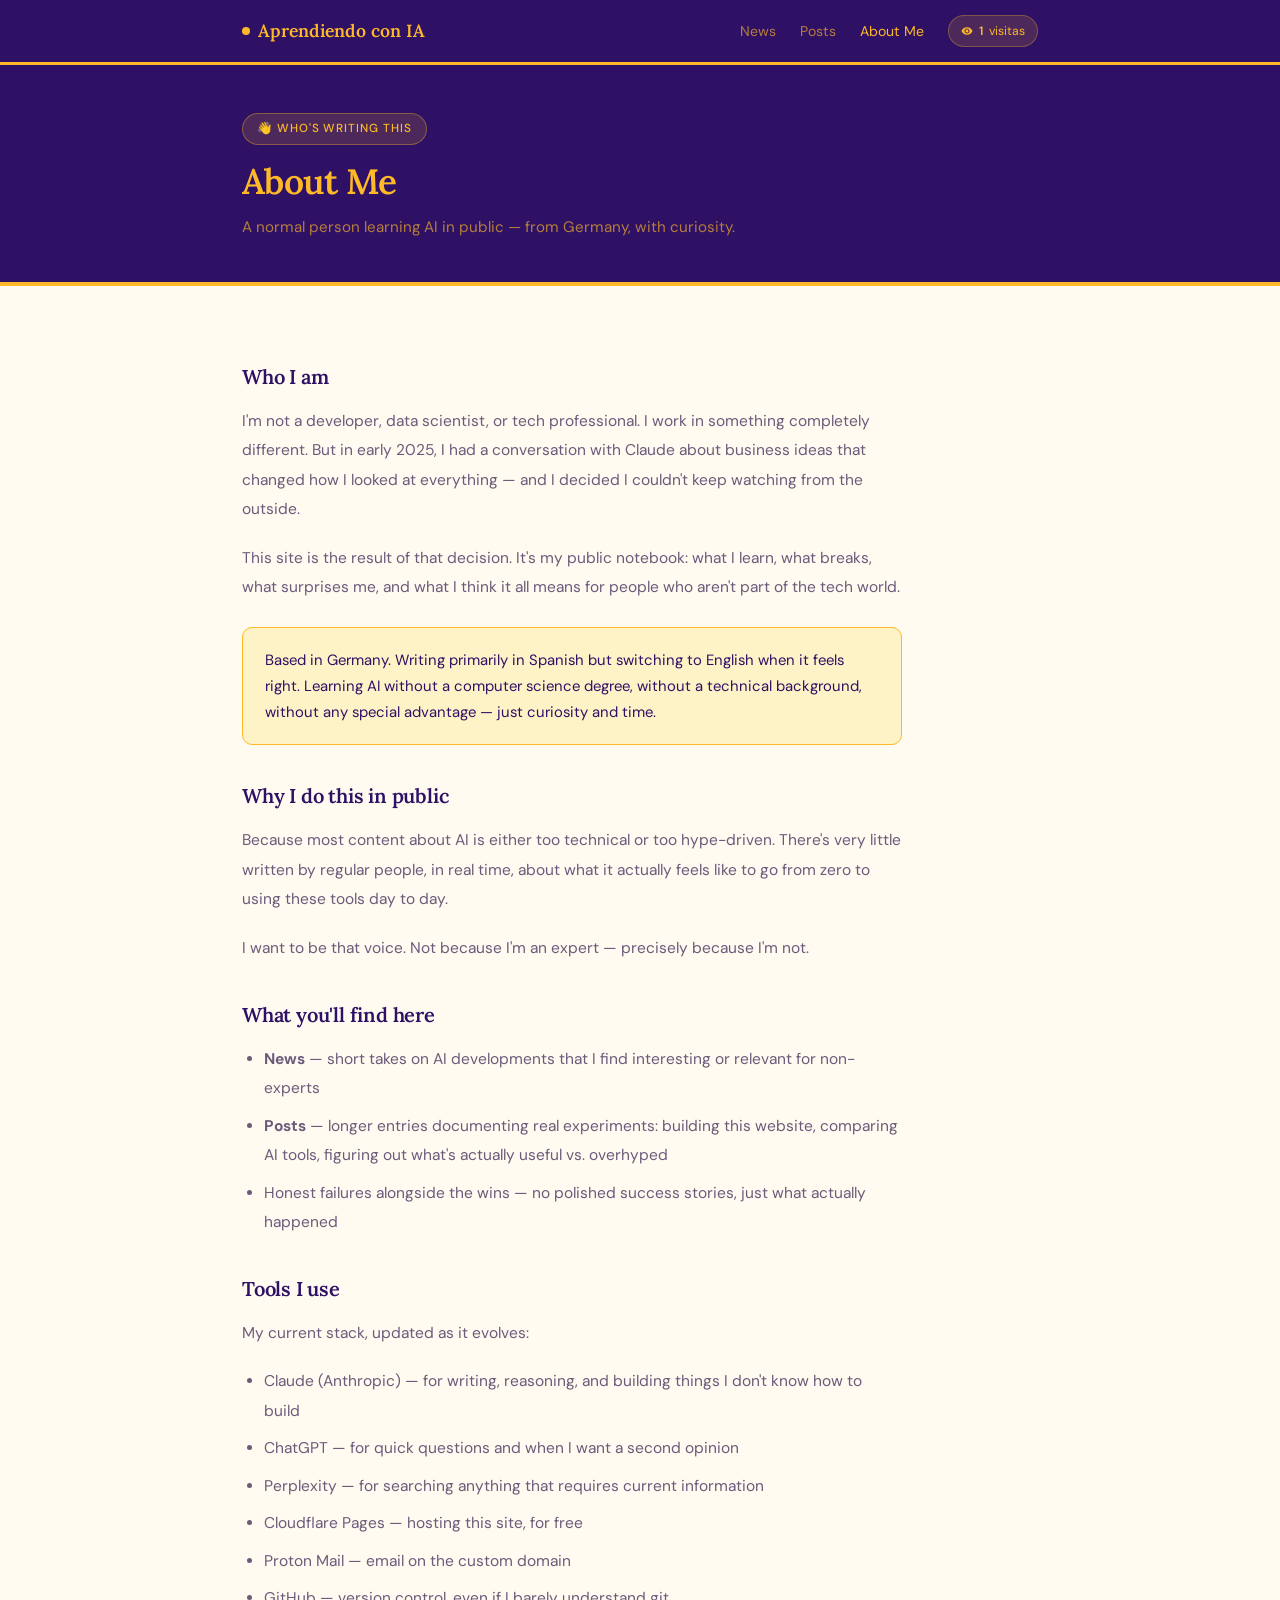
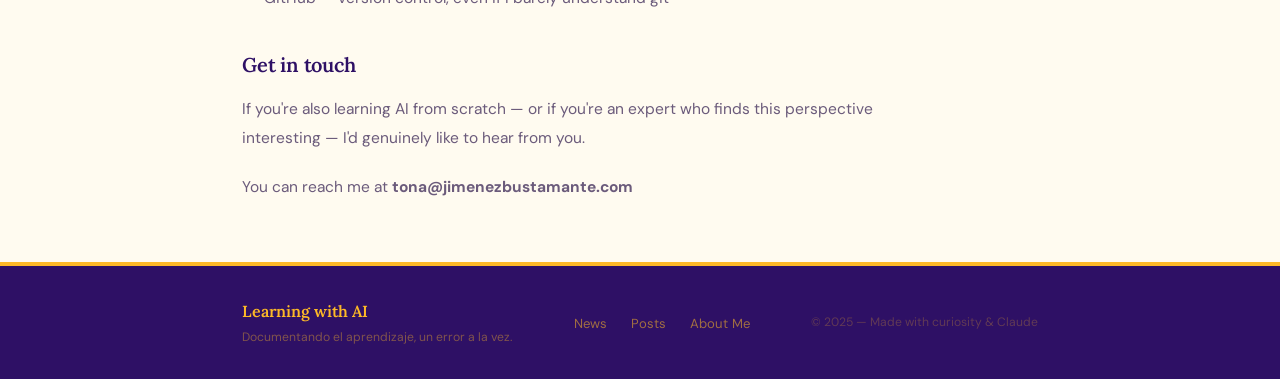
==== about.html @ 9212fd43 "Add categories" ====
<!DOCTYPE html>
<html lang="en">
<head>
  <meta charset="UTF-8">
  <meta name="viewport" content="width=device-width, initial-scale=1.0">
  <title>About Me — Learning with AI</title>
  <link href="https://fonts.googleapis.com/css2?family=Lora:ital,wght@0,400;0,600;1,400&family=DM+Sans:opsz,wght@9..40,300;9..40,400;9..40,500&display=swap" rel="stylesheet">
  <link rel="stylesheet" href="css/style.css">
  <script data-goatcounter="https://TUNOMBRE.goatcounter.com/count"
          async src="//gc.zgo.at/count.js"></script>
</head>
<body>

<nav>
  <div class="nav-inner">
    <a href="index.html" class="nav-logo">
      <span class="nav-logo-dot"></span> Aprendiendo con IA
    </a>
    <div class="nav-right">
      <ul class="nav-links">
        <li><a href="news.html">News</a></li>
        <li><a href="posts.html">Posts</a></li>
        <li><a href="about.html" class="active">About Me</a></li>
      </ul>
      <div class="visit-badge">
        <svg viewBox="0 0 24 24"><path d="M12 4.5C7 4.5 2.73 7.61 1 12c1.73 4.39 6 7.5 11 7.5s9.27-3.11 11-7.5c-1.73-4.39-6-7.5-11-7.5zM12 17c-2.76 0-5-2.24-5-5s2.24-5 5-5 5 2.24 5 5-2.24 5-5 5zm0-8c-1.66 0-3 1.34-3 3s1.34 3 3 3 3-1.34 3-3-1.34-3-3-3z"/></svg>
        <span id="visit-count">...</span> visitas
      </div>
    </div>
  </div>
</nav>

<div class="page-hero-wrap">
  <div class="page-hero">
    <span class="page-hero-label">👋 Who's writing this</span>
    <h1>About Me</h1>
    <p>A normal person learning AI in public — from Germany, with curiosity.</p>
  </div>
</div>

<div class="main-full">
  <div class="about-body" style="max-width:660px;">

    <h3>Who I am</h3>
    <p>I'm not a developer, data scientist, or tech professional. I work in something completely different. But in early 2025, I had a conversation with Claude about business ideas that changed how I looked at everything — and I decided I couldn't keep watching from the outside.</p>
    <p>This site is the result of that decision. It's my public notebook: what I learn, what breaks, what surprises me, and what I think it all means for people who aren't part of the tech world.</p>

    <div class="about-highlight">
      Based in Germany. Writing primarily in Spanish but switching to English when it feels right. Learning AI without a computer science degree, without a technical background, without any special advantage — just curiosity and time.
    </div>

    <h3>Why I do this in public</h3>
    <p>Because most content about AI is either too technical or too hype-driven. There's very little written by regular people, in real time, about what it actually feels like to go from zero to using these tools day to day.</p>
    <p>I want to be that voice. Not because I'm an expert — precisely because I'm not.</p>

    <h3>What you'll find here</h3>
    <ul>
      <li><strong>News</strong> — short takes on AI developments that I find interesting or relevant for non-experts</li>
      <li><strong>Posts</strong> — longer entries documenting real experiments: building this website, comparing AI tools, figuring out what's actually useful vs. overhyped</li>
      <li>Honest failures alongside the wins — no polished success stories, just what actually happened</li>
    </ul>

    <h3>Tools I use</h3>
    <p>My current stack, updated as it evolves:</p>
    <ul>
      <li>Claude (Anthropic) — for writing, reasoning, and building things I don't know how to build</li>
      <li>ChatGPT — for quick questions and when I want a second opinion</li>
      <li>Perplexity — for searching anything that requires current information</li>
      <li>Cloudflare Pages — hosting this site, for free</li>
      <li>Proton Mail — email on the custom domain</li>
      <li>GitHub — version control, even if I barely understand git</li>
    </ul>

    <h3>Get in touch</h3>
    <p>If you're also learning AI from scratch — or if you're an expert who finds this perspective interesting — I'd genuinely like to hear from you.</p>
    <p>You can reach me at <strong>tona@jimenezbustamante.com</strong></p>

  </div>
</div>

<footer>
  <div class="footer-inner">
    <div>
      <p class="footer-brand">Learning with AI</p>
      <p class="footer-sub">Documentando el aprendizaje, un error a la vez.</p>
    </div>
    <ul class="footer-links">
      <li><a href="news.html">News</a></li>
      <li><a href="posts.html">Posts</a></li>
      <li><a href="about.html">About Me</a></li>
    </ul>
    <p class="footer-copy">© 2025 — Made with curiosity &amp; Claude</p>
  </div>
</footer>

<script>
  async function loadVisitCount() {
    const SITE = 'TUNOMBRE';
    const TOKEN = 'TU_API_TOKEN';
    try {
      const res = await fetch(`https://${SITE}.goatcounter.com/api/v0/stats/total`, {
        headers: { 'Authorization': `Bearer ${TOKEN}` }
      });
      if (res.ok) {
        const data = await res.json();
        const count = data.total || 0;
        document.getElementById('visit-count').textContent = count.toLocaleString('es');
        return;
      }
    } catch(e) {}
    const key = 'blog-visits-v1';
    const stored = parseInt(localStorage.getItem(key) || '0') + 1;
    localStorage.setItem(key, stored);
    document.getElementById('visit-count').textContent = stored.toLocaleString('es');
  }
  loadVisitCount();
</script>
</body>
</html>
---- css/style.css ----
*, *::before, *::after { box-sizing: border-box; margin: 0; padding: 0; }
:root {
  --p50:  #F3EFFE;
  --p100: #D9CCFA;
  --p200: #BBA8F5;
  --p400: #8B5CF6;
  --p600: #6D28D9;
  --p800: #4C1D95;
  --p900: #2E1065;
  --gold:        #FDB927;
  --gold-dark:   #C9921A;
  --gold-deeper: #8A6200;
  --gold-light:  #FEF3C7;
  --gold-pale:   #FFFBF0;
  --text:       #1a1018;
  --text-muted: #6B5B7B;
  --bg:      #FDB927;
  --bg-soft: #FEF3C7;
  --border:  #E8C96A;
}

html { scroll-behavior: smooth; }
body {
  font-family: 'DM Sans', sans-serif;
  color: var(--text);
  background: var(--gold-pale);
  line-height: 1.7;
  font-size: 16px;
}

/* ── NAV ── */
nav {
  position: sticky; top: 0; z-index: 100;
  background: var(--p900);
  border-bottom: 3px solid var(--gold);
}
.nav-inner {
  max-width: 860px; margin: 0 auto; padding: 0 2rem;
  display: flex; align-items: center; justify-content: space-between; height: 62px;
}
.nav-logo {
  font-family: 'Lora', serif; font-weight: 600; font-size: 1.1rem;
  color: var(--gold); text-decoration: none;
  display: flex; align-items: center; gap: 8px;
}
.nav-logo-dot { width: 8px; height: 8px; background: var(--gold); border-radius: 50%; animation: pulse 2s infinite; }
@keyframes pulse { 0%,100%{opacity:1;transform:scale(1)} 50%{opacity:0.5;transform:scale(0.8)} }
.nav-right { display: flex; align-items: center; gap: 1.5rem; }
.nav-links { display: flex; gap: 1.5rem; list-style: none; }
.nav-links a { text-decoration: none; font-size: 0.88rem; color: rgba(253,185,39,0.65); transition: color 0.2s; }
.nav-links a:hover, .nav-links a.active { color: var(--gold); }

.visit-badge {
  display: flex; align-items: center; gap: 6px;
  background: rgba(253,185,39,0.15); border: 1px solid rgba(253,185,39,0.3);
  padding: 5px 12px; border-radius: 100px; font-size: 0.76rem; color: var(--gold);
}
.visit-badge svg { width: 12px; height: 12px; fill: var(--gold); }
#visit-count { font-weight: 600; }

/* ── HOME HERO ── */
.header-wrap { background: var(--p900); border-bottom: 4px solid var(--gold); }
.header { max-width: 860px; margin: 0 auto; padding: 4.5rem 2rem 3.5rem; }
.header-tag {
  display: inline-flex; align-items: center; gap: 7px;
  background: rgba(253,185,39,0.15); border: 1px solid rgba(253,185,39,0.35);
  color: var(--gold); font-size: 0.73rem; font-weight: 500;
  letter-spacing: 0.08em; text-transform: uppercase;
  padding: 5px 14px; border-radius: 100px; margin-bottom: 1.4rem;
}
.header h1 {
  font-family: 'Lora', serif; font-size: 2.8rem; font-weight: 600;
  line-height: 1.18; letter-spacing: -0.02em; color: var(--gold); margin-bottom: 1rem;
}
.header h1 em { font-style: italic; color: #fff; }
.header-sub { font-size: 1rem; color: rgba(253,185,39,0.7); max-width: 540px; line-height: 1.85; margin-bottom: 2rem; }
.header-meta { display: flex; align-items: center; gap: 1.5rem; flex-wrap: wrap; }
.meta-item { display: flex; align-items: center; gap: 6px; font-size: 0.82rem; color: rgba(255,255,255,0.45); }
.meta-dot { width: 4px; height: 4px; background: rgba(253,185,39,0.4); border-radius: 50%; }
.hero-actions { display: flex; gap: 1rem; flex-wrap: wrap; margin-top: 2rem; }
.btn { display: inline-block; text-decoration: none; padding: 12px 24px; border-radius: 8px; font-size: 0.9rem; font-weight: 600; transition: all 0.2s; }
.btn-primary { background: var(--gold); color: var(--p900); }
.btn-primary:hover { background: #FFD060; }
.btn-outline { background: transparent; color: var(--gold); border: 1.5px solid rgba(253,185,39,0.45); }
.btn-outline:hover { background: rgba(253,185,39,0.1); border-color: var(--gold); }

/* ── PAGE HERO (interior pages) ── */
.page-hero-wrap { background: var(--p900); border-bottom: 4px solid var(--gold); }
.page-hero { max-width: 860px; margin: 0 auto; padding: 3rem 2rem 2.5rem; }
.page-hero-label {
  display: inline-flex; align-items: center; gap: 7px;
  background: rgba(253,185,39,0.15); border: 1px solid rgba(253,185,39,0.35);
  color: var(--gold); font-size: 0.73rem; font-weight: 500;
  letter-spacing: 0.08em; text-transform: uppercase;
  padding: 5px 14px; border-radius: 100px; margin-bottom: 1rem;
}
.page-hero h1 {
  font-family: 'Lora', serif; font-size: 2.2rem; font-weight: 600;
  color: var(--gold); letter-spacing: -0.02em; margin-bottom: 0.7rem; line-height: 1.2;
}
.page-hero p { font-size: 0.95rem; color: rgba(253,185,39,0.65); max-width: 500px; line-height: 1.8; }

/* ── CATEGORY CARDS (landing page) ── */
.categories-section { padding: 3rem 2rem; }
.categories-inner { max-width: 860px; margin: 0 auto; }
.categories-label { font-size: 0.72rem; font-weight: 500; letter-spacing: 0.1em; text-transform: uppercase; color: var(--p600); margin-bottom: 0.4rem; }
.categories-title { font-family: 'Lora', serif; font-size: 1.7rem; font-weight: 600; color: var(--text); letter-spacing: -0.02em; margin-bottom: 2rem; }
.category-cards { display: grid; grid-template-columns: repeat(3, 1fr); gap: 1.5rem; }
.category-card {
  display: block; text-decoration: none;
  border: 1.5px solid var(--border); border-radius: 16px; padding: 2rem 1.8rem;
  background: var(--bg); transition: all 0.25s;
}
.category-card:hover {
  border-color: var(--p400); box-shadow: 0 8px 30px rgba(46,16,101,0.12);
  transform: translateY(-3px);
}
.category-card-icon { font-size: 2rem; margin-bottom: 1rem; display: block; }
.category-card-title {
  font-family: 'Lora', serif; font-size: 1.25rem; font-weight: 600;
  color: var(--p900); margin-bottom: 0.5rem; letter-spacing: -0.01em;
}
.category-card-desc { font-size: 0.87rem; color: var(--text-muted); line-height: 1.65; margin-bottom: 1.2rem; }
.category-card-cta { font-size: 0.82rem; font-weight: 600; color: var(--p600); }

/* ── LAYOUT ── */
hr.divider { border: none; border-top: 1px solid var(--border); max-width: 860px; margin: 0 auto; }
.main { max-width: 860px; margin: 0 auto; padding: 2.5rem 2rem; display: grid; grid-template-columns: 1fr 250px; gap: 2.5rem; align-items: start; }
.main-full { max-width: 860px; margin: 0 auto; padding: 2.5rem 2rem; }
.label { font-size: 0.72rem; font-weight: 500; letter-spacing: 0.1em; text-transform: uppercase; color: var(--p600); margin-bottom: 0.5rem; }
.section-title { font-family: 'Lora', serif; font-size: 1.7rem; font-weight: 600; color: var(--text); letter-spacing: -0.02em; margin-bottom: 0.5rem; }

/* ── POSTS ── */
.posts-header { display: flex; align-items: center; justify-content: space-between; margin-bottom: 1rem; }
.filter-tabs { display: flex; gap: 0.4rem; }
.filter-tab { background: transparent; border: 1px solid var(--border); color: var(--text-muted); padding: 4px 12px; border-radius: 100px; font-size: 0.76rem; font-family: 'DM Sans', sans-serif; cursor: pointer; transition: all 0.2s; }
.filter-tab.active, .filter-tab:hover { background: var(--p800); border-color: var(--p800); color: var(--gold); }
.posts { display: grid; gap: 1.2rem; }

.post-card { border: 1px solid var(--border); border-radius: 14px; padding: 1.6rem; background: var(--bg); transition: all 0.2s; cursor: pointer; }
.post-card:hover { border-color: var(--p400); box-shadow: 0 4px 20px rgba(46,16,101,0.1); transform: translateY(-1px); }
.post-card-top { display: flex; align-items: flex-start; justify-content: space-between; gap: 1rem; margin-bottom: 0.8rem; }
.post-tags { display: flex; gap: 0.5rem; flex-wrap: wrap; }
.post-tag { font-size: 0.7rem; font-weight: 600; letter-spacing: 0.05em; text-transform: uppercase; padding: 3px 9px; border-radius: 100px; }
.tag-ia      { background: var(--p100); color: var(--p800); border: 1px solid var(--p200); }
.tag-web     { background: var(--gold-light); color: var(--gold-deeper); border: 1px solid var(--gold); }
.tag-tools   { background: var(--p50); color: var(--p600); border: 1px solid var(--p100); }
.tag-reflexion { background: var(--gold-pale); color: var(--gold-deeper); border: 1px solid var(--gold-light); }
.post-date { font-size: 0.78rem; color: var(--text-muted); white-space: nowrap; flex-shrink: 0; }
.post-title { font-family: 'Lora', serif; font-size: 1.15rem; font-weight: 600; line-height: 1.35; margin-bottom: 0.5rem; color: var(--p900); }
.post-excerpt { font-size: 0.9rem; color: var(--text-muted); line-height: 1.7; margin-bottom: 1rem; }
.post-footer { display: flex; align-items: center; justify-content: space-between; }
.post-read { font-size: 0.8rem; color: var(--p600); font-weight: 600; }
.post-mins { font-size: 0.76rem; color: var(--text-muted); }

/* ── FULL POST ── */
.post-full { display: none; }
.post-full.active { display: block; }
.posts-list.hidden { display: none; }
.back-btn { display: inline-flex; align-items: center; gap: 6px; font-size: 0.85rem; color: var(--p600); background: none; border: none; cursor: pointer; font-family: 'DM Sans', sans-serif; margin-bottom: 1.5rem; padding: 0; font-weight: 600; transition: color 0.2s; }
.back-btn:hover { color: var(--p900); }
.full-post-title { font-family: 'Lora', serif; font-size: 1.9rem; font-weight: 600; line-height: 1.25; letter-spacing: -0.02em; color: var(--p900); margin-bottom: 1rem; }
.full-post-meta { display: flex; gap: 1rem; align-items: center; margin-bottom: 2rem; flex-wrap: wrap; }
.full-post-body { font-size: 1rem; color: var(--text-muted); line-height: 1.9; }
.full-post-body p { margin-bottom: 1.2rem; }
.full-post-body h3 { font-family: 'Lora', serif; font-size: 1.2rem; font-weight: 600; color: var(--p900); margin: 1.8rem 0 0.6rem; }
.full-post-body ul { padding-left: 1.4rem; margin-bottom: 1.2rem; }
.full-post-body li { margin-bottom: 0.4rem; }
.full-post-body code { background: var(--p50); color: var(--p800); padding: 2px 7px; border-radius: 5px; font-size: 0.88em; font-family: monospace; }
.full-post-body blockquote { border-left: 3px solid var(--gold); padding-left: 1.2rem; margin: 1.5rem 0; font-style: italic; font-family: 'Lora', serif; color: var(--p900); }
.lesson-box { background: var(--gold-light); border: 1px solid var(--gold); border-radius: 10px; padding: 1.2rem 1.4rem; margin: 1.5rem 0; }
.lesson-box-label { font-size: 0.72rem; font-weight: 600; text-transform: uppercase; letter-spacing: 0.08em; color: var(--gold-deeper); margin-bottom: 0.5rem; }
.lesson-box p { color: var(--p900); font-size: 0.92rem; margin: 0; }

/* ── SIDEBAR ── */
.sidebar { display: grid; gap: 1.2rem; position: sticky; top: 80px; }
.sidebar-card { background: var(--bg); border: 1px solid var(--border); border-radius: 12px; padding: 1.3rem; }
.sidebar-title { font-size: 0.72rem; font-weight: 600; text-transform: uppercase; letter-spacing: 0.09em; color: var(--p600); margin-bottom: 1rem; }
.progress-item { margin-bottom: 0.9rem; }
.progress-item:last-child { margin-bottom: 0; }
.progress-label { display: flex; justify-content: space-between; font-size: 0.82rem; margin-bottom: 5px; }
.progress-label span:first-child { color: var(--p900); }
.progress-label span:last-child { color: var(--p600); font-weight: 600; }
.progress-bar { height: 6px; background: var(--p100); border-radius: 100px; overflow: hidden; }
.progress-fill { height: 100%; background: linear-gradient(90deg, var(--p600), var(--gold)); border-radius: 100px; }
.tools-list { display: grid; gap: 0.6rem; }
.tool-item { display: flex; align-items: center; gap: 0.8rem; font-size: 0.84rem; color: var(--text-muted); }
.tool-icon { width: 28px; height: 28px; border-radius: 7px; background: var(--p50); border: 1px solid var(--p100); display: flex; align-items: center; justify-content: center; font-size: 13px; flex-shrink: 0; }
.stats-grid { display: grid; grid-template-columns: 1fr 1fr; gap: 0.7rem; }
.stat-box { background: var(--bg-soft); border: 1px solid var(--border); border-radius: 9px; padding: 0.9rem; text-align: center; }
.stat-num { font-family: 'Lora', serif; font-size: 1.4rem; font-weight: 600; color: var(--p800); display: block; }
.stat-lbl { font-size: 0.69rem; color: var(--text-muted); text-transform: uppercase; letter-spacing: 0.05em; }
.sobre-mi-text { font-size: 0.86rem; color: var(--text-muted); line-height: 1.7; margin-bottom: 0.8rem; }
.sobre-mi-text:last-child { margin-bottom: 0; }

/* ── NEWS ── */
.news-grid { display: grid; gap: 1rem; }
.news-item {
  border: 1px solid var(--border); border-radius: 12px; padding: 1.4rem 1.6rem;
  background: var(--bg); transition: all 0.2s;
}
.news-item:hover { border-color: var(--p400); box-shadow: 0 3px 15px rgba(46,16,101,0.08); }
.news-item-top { display: flex; align-items: center; gap: 0.8rem; margin-bottom: 0.7rem; flex-wrap: wrap; }
.news-badge {
  font-size: 0.7rem; font-weight: 600; letter-spacing: 0.06em; text-transform: uppercase;
  padding: 3px 9px; border-radius: 100px;
  background: var(--p100); color: var(--p800); border: 1px solid var(--p200);
}
.news-badge-gold { background: var(--gold-light); color: var(--gold-deeper); border: 1px solid var(--gold); }
.news-date { font-size: 0.78rem; color: var(--text-muted); }
.news-title { font-family: 'Lora', serif; font-size: 1.05rem; font-weight: 600; color: var(--p900); line-height: 1.4; margin-bottom: 0.5rem; }
.news-body { font-size: 0.88rem; color: var(--text-muted); line-height: 1.7; }

/* ── ABOUT PAGE ── */
.about-body { font-size: 0.97rem; color: var(--text-muted); line-height: 1.9; }
.about-body p { margin-bottom: 1.2rem; }
.about-body h3 {
  font-family: 'Lora', serif; font-size: 1.25rem; font-weight: 600;
  color: var(--p900); margin: 2rem 0 0.7rem; letter-spacing: -0.01em;
}
.about-body ul { padding-left: 1.4rem; margin-bottom: 1.2rem; }
.about-body li { margin-bottom: 0.5rem; }
.about-highlight {
  background: var(--gold-light); border: 1px solid var(--gold);
  border-radius: 10px; padding: 1.2rem 1.4rem; margin: 1.5rem 0;
  font-size: 0.93rem; color: var(--p900); line-height: 1.75;
}

/* ── FOOTER ── */
footer { background: var(--p900); border-top: 4px solid var(--gold); }
.footer-inner { max-width: 860px; margin: 0 auto; padding: 2rem; display: flex; align-items: center; justify-content: space-between; flex-wrap: wrap; gap: 1rem; }
.footer-brand { font-family: 'Lora', serif; font-size: 1rem; font-weight: 600; color: var(--gold); }
.footer-sub { font-size: 0.76rem; color: rgba(253,185,39,0.4); margin-top: 2px; }
.footer-links { display: flex; gap: 1.5rem; list-style: none; }
.footer-links a { font-size: 0.82rem; color: rgba(253,185,39,0.55); text-decoration: none; transition: color 0.2s; }
.footer-links a:hover { color: var(--gold); }
.footer-copy { font-size: 0.76rem; color: rgba(253,185,39,0.25); }

@media (max-width: 680px) {
  .main { grid-template-columns: 1fr; padding: 2rem 1.5rem; }
  .sidebar { position: static; }
  .header h1 { font-size: 2rem; }
  .header { padding: 3rem 1.5rem 2.5rem; }
  .footer-inner { flex-direction: column; align-items: flex-start; }
  .category-cards { grid-template-columns: 1fr; }
  .page-hero h1 { font-size: 1.7rem; }
  .main-full { padding: 2rem 1.5rem; }
}
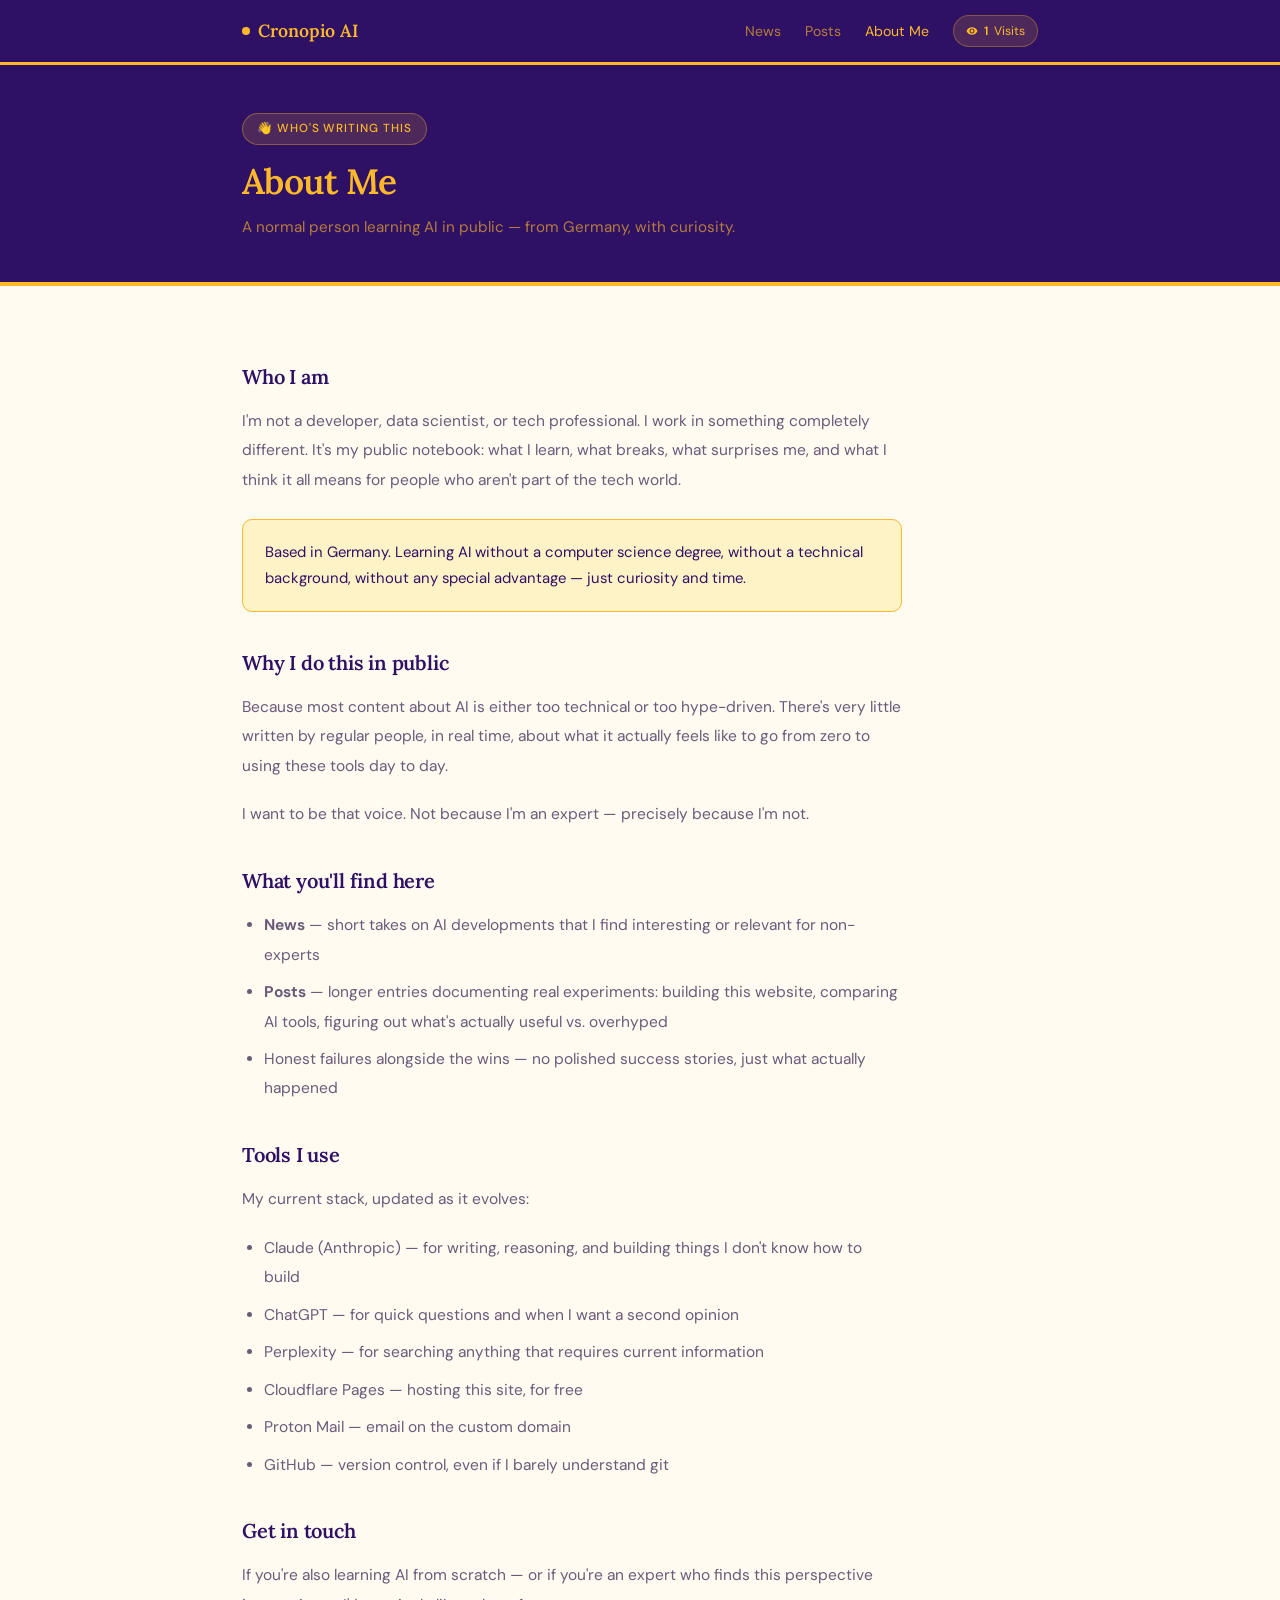
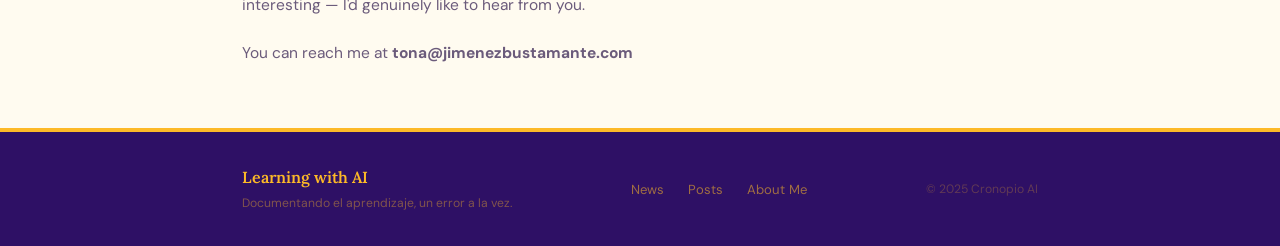
==== commit 1b265301: "Add categories" ====
--- a/about.html
+++ b/about.html
@@ -14,7 +14,7 @@
 <nav>
   <div class="nav-inner">
     <a href="index.html" class="nav-logo">
-      <span class="nav-logo-dot"></span> Aprendiendo con IA
+      <span class="nav-logo-dot"></span> Cronopio AI
     </a>
     <div class="nav-right">
       <ul class="nav-links">
@@ -24,7 +24,7 @@
       </ul>
       <div class="visit-badge">
         <svg viewBox="0 0 24 24"><path d="M12 4.5C7 4.5 2.73 7.61 1 12c1.73 4.39 6 7.5 11 7.5s9.27-3.11 11-7.5c-1.73-4.39-6-7.5-11-7.5zM12 17c-2.76 0-5-2.24-5-5s2.24-5 5-5 5 2.24 5 5-2.24 5-5 5zm0-8c-1.66 0-3 1.34-3 3s1.34 3 3 3 3-1.34 3-3-1.34-3-3-3z"/></svg>
-        <span id="visit-count">...</span> visitas
+        <span id="visit-count">...</span> Visits
       </div>
     </div>
   </div>
@@ -42,11 +42,10 @@
   <div class="about-body" style="max-width:660px;">
 
     <h3>Who I am</h3>
-    <p>I'm not a developer, data scientist, or tech professional. I work in something completely different. But in early 2025, I had a conversation with Claude about business ideas that changed how I looked at everything — and I decided I couldn't keep watching from the outside.</p>
-    <p>This site is the result of that decision. It's my public notebook: what I learn, what breaks, what surprises me, and what I think it all means for people who aren't part of the tech world.</p>
+    <p>I'm not a developer, data scientist, or tech professional. I work in something completely different. It's my public notebook: what I learn, what breaks, what surprises me, and what I think it all means for people who aren't part of the tech world.</p>
 
     <div class="about-highlight">
-      Based in Germany. Writing primarily in Spanish but switching to English when it feels right. Learning AI without a computer science degree, without a technical background, without any special advantage — just curiosity and time.
+      Based in Germany. Learning AI without a computer science degree, without a technical background, without any special advantage — just curiosity and time.
     </div>
 
     <h3>Why I do this in public</h3>
@@ -89,7 +88,7 @@
       <li><a href="posts.html">Posts</a></li>
       <li><a href="about.html">About Me</a></li>
     </ul>
-    <p class="footer-copy">© 2025 — Made with curiosity &amp; Claude</p>
+    <p class="footer-copy">© 2025 Cronopio AI</p>
   </div>
 </footer>
 
